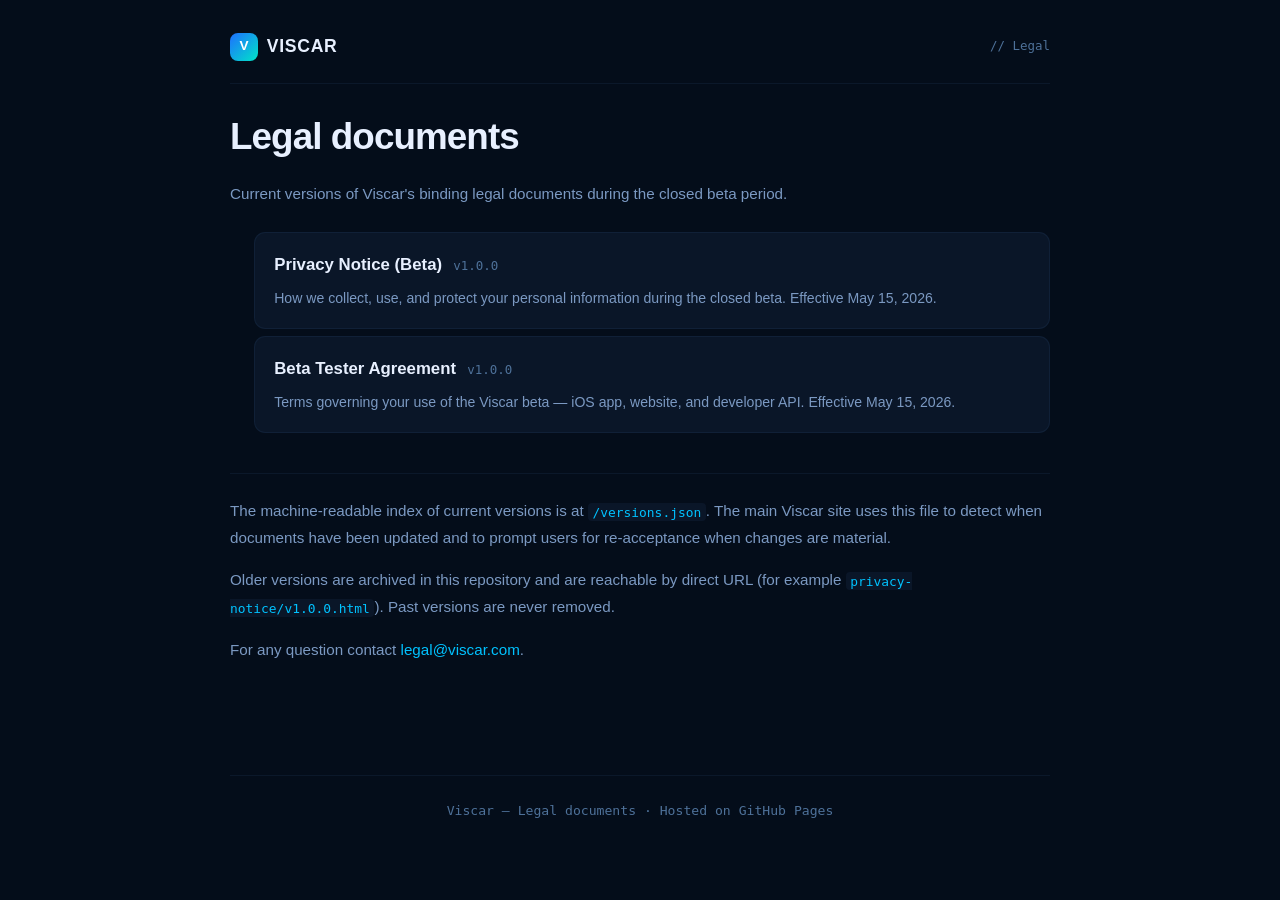
==== index.html @ dd884dbf "Add v1.0.0 of Privacy Notice and Beta Tester Agreement Static HTML pages served via GitHub Pages, wi" ====
<!DOCTYPE html>
<html lang="en">
<head>
<meta charset="UTF-8" />
<meta name="viewport" content="width=device-width, initial-scale=1.0" />
<meta name="robots" content="index,follow" />
<title>Legal documents — Viscar</title>
<meta name="description" content="Current and archived versions of Viscar legal documents — Privacy Notice and Beta Tester Agreement." />
<link rel="icon" type="image/svg+xml" href="data:image/svg+xml,<svg xmlns='http://www.w3.org/2000/svg' viewBox='0 0 32 32'><rect width='32' height='32' rx='8' fill='%231e6fff'/><text x='16' y='23' font-family='system-ui,sans-serif' font-size='20' font-weight='800' fill='white' text-anchor='middle'>V</text></svg>" />
<link rel="stylesheet" href="assets/legal.css" />
<style>
    .doc-list { list-style: none; margin: 1.5rem 0 0; padding: 0; }
    .doc-list li {
        background: var(--bg3);
        border: 1px solid var(--border2);
        border-radius: 0.7rem;
        padding: 1.1rem 1.2rem;
        margin-bottom: 0.8rem;
    }
    .doc-list a {
        display: flex;
        align-items: baseline;
        gap: 0.7rem;
        text-decoration: none;
        color: var(--txt);
        font-weight: 600;
        font-size: 1.05rem;
    }
    .doc-list a:hover { color: var(--cyan); }
    .doc-list-version {
        font-family: var(--mono);
        font-size: 0.78rem;
        color: var(--txt3);
        font-weight: 400;
    }
    .doc-list-desc {
        color: var(--txt2);
        font-size: 0.88rem;
        margin-top: 0.4rem;
    }
    .legal-info {
        margin-top: 2.5rem;
        padding-top: 1.5rem;
        border-top: 1px solid var(--border2);
        color: var(--txt3);
        font-size: 0.85rem;
    }
    .legal-info code { font-size: 0.85em; }
</style>
</head>
<body>

<header class="legal-topbar">
    <a class="legal-topbar-logo" href="index.html">
        <span class="legal-topbar-mark">V</span>
        <span class="legal-topbar-name">VISCAR</span>
    </a>
    <span class="legal-topbar-back">// Legal</span>
</header>

<article class="legal-doc">

    <h1>Legal documents</h1>
    <p>Current versions of Viscar's binding legal documents during the closed beta period.</p>

    <ul class="doc-list">
        <li>
            <a href="privacy-notice/v1.0.0.html">
                Privacy Notice (Beta)
                <span class="doc-list-version">v1.0.0</span>
            </a>
            <div class="doc-list-desc">How we collect, use, and protect your personal information during the closed beta. Effective May 15, 2026.</div>
        </li>
        <li>
            <a href="terms/v1.0.0.html">
                Beta Tester Agreement
                <span class="doc-list-version">v1.0.0</span>
            </a>
            <div class="doc-list-desc">Terms governing your use of the Viscar beta — iOS app, website, and developer API. Effective May 15, 2026.</div>
        </li>
    </ul>

    <div class="legal-info">
        <p>
            The machine-readable index of current versions is at
            <a href="versions.json"><code>/versions.json</code></a>.
            The main Viscar site uses this file to detect when documents have been updated
            and to prompt users for re-acceptance when changes are material.
        </p>
        <p style="margin-top:0.6rem;">
            Older versions are archived in this repository and are reachable by direct URL
            (for example <code>privacy-notice/v1.0.0.html</code>). Past versions are never removed.
        </p>
        <p style="margin-top:0.6rem;">
            For any question contact <a href="mailto:legal@viscar.com">legal@viscar.com</a>.
        </p>
    </div>

</article>

<footer class="legal-footer">
    Viscar — Legal documents · Hosted on GitHub Pages
</footer>

</body>
</html>
---- assets/legal.css ----
/* ══════════════════════════════════════
   Viscar Legal Docs — shared stylesheet
   Self-contained, no external dependencies.
   Served alongside the static HTML pages.
   ══════════════════════════════════════ */

*, *::before, *::after { box-sizing: border-box; margin: 0; padding: 0; }

:root {
    --bg:      #040d1a;
    --bg2:     #071120;
    --bg3:     #0a1628;
    --border:  rgba(100,170,255,0.15);
    --border2: rgba(100,170,255,0.07);
    --txt:     #e8f0ff;
    --txt2:    #7b99c2;
    --txt3:    #4e7199;
    --cyan:    #00c2ff;
    --blue:    #1e6fff;
    --amber:   #c4a35f;
    --font:    -apple-system, BlinkMacSystemFont, "SF Pro Display", "Segoe UI",
               "Roboto", "Helvetica Neue", Arial, sans-serif;
    --mono:    "SF Mono", "JetBrains Mono", Menlo, Consolas, monospace;
}

html { scroll-behavior: smooth; -webkit-text-size-adjust: 100%; }

body {
    background: var(--bg);
    color: var(--txt);
    font-family: var(--font);
    font-size: 16px;
    line-height: 1.65;
    -webkit-font-smoothing: antialiased;
    -moz-osx-font-smoothing: grayscale;
    min-height: 100vh;
    padding: 2rem 1rem 4rem;
}

a { color: var(--cyan); text-decoration: none; }
a:hover { text-decoration: underline; }

/* Top bar — simple, no auth widgets */
.legal-topbar {
    max-width: 820px;
    margin: 0 auto 2rem;
    padding-bottom: 1.4rem;
    border-bottom: 1px solid var(--border2);
    display: flex;
    align-items: center;
    justify-content: space-between;
    gap: 1rem;
    flex-wrap: wrap;
}
.legal-topbar-logo {
    display: inline-flex;
    align-items: center;
    gap: 0.55rem;
    text-decoration: none;
    color: var(--txt);
}
.legal-topbar-logo:hover { text-decoration: none; }
.legal-topbar-mark {
    width: 28px; height: 28px;
    background: linear-gradient(135deg, var(--blue) 0%, #00e5c8 100%);
    border-radius: 8px;
    display: flex; align-items: center; justify-content: center;
    color: #fff; font-weight: 800; font-size: 0.85rem;
}
.legal-topbar-name {
    font-size: 1.1rem;
    font-weight: 700;
    letter-spacing: 0.04em;
}
.legal-topbar-back {
    font-family: var(--mono);
    font-size: 0.78rem;
    color: var(--txt3);
}

/* Article container */
article.legal-doc {
    max-width: 820px;
    margin: 0 auto;
    padding-bottom: 3rem;
}

.legal-doc-meta {
    font-family: var(--mono);
    font-size: 0.78rem;
    color: var(--txt3);
    margin-bottom: 1.5rem;
    padding-bottom: 1rem;
    border-bottom: 1px solid var(--border2);
}
.legal-doc-meta strong { color: var(--txt2); }

article.legal-doc h1 {
    font-size: clamp(1.7rem, 4vw, 2.3rem);
    font-weight: 800;
    line-height: 1.15;
    letter-spacing: -0.025em;
    margin-bottom: 1.4rem;
}
article.legal-doc h2 {
    font-size: 1.25rem;
    font-weight: 700;
    margin: 2.2rem 0 0.8rem;
    color: var(--txt);
    padding-top: 1rem;
    border-top: 1px solid var(--border2);
    letter-spacing: -0.01em;
}
article.legal-doc h2:first-of-type { border-top: none; padding-top: 0; }
article.legal-doc h3 {
    font-size: 1rem;
    font-weight: 600;
    margin: 1.4rem 0 0.5rem;
    color: var(--txt);
}
article.legal-doc p,
article.legal-doc ul,
article.legal-doc ol {
    color: var(--txt2);
    font-size: 0.95rem;
    line-height: 1.75;
    margin-bottom: 1rem;
}
article.legal-doc ul,
article.legal-doc ol { margin-left: 1.5rem; }
article.legal-doc li { margin-bottom: 0.4rem; }
article.legal-doc strong { color: var(--txt); font-weight: 600; }
article.legal-doc em { font-style: italic; color: var(--txt2); }

/* Tables */
article.legal-doc table {
    width: 100%;
    border-collapse: collapse;
    margin: 1rem 0 1.6rem;
    font-size: 0.88rem;
}
article.legal-doc thead tr {
    border-bottom: 1px solid var(--border);
    text-align: left;
}
article.legal-doc th {
    padding: 0.55rem 0.5rem;
    font-weight: 600;
    color: var(--txt);
    font-size: 0.82rem;
    letter-spacing: 0.02em;
}
article.legal-doc td {
    padding: 0.55rem 0.5rem;
    color: var(--txt2);
    border-bottom: 1px solid var(--border2);
    vertical-align: top;
}
article.legal-doc tbody tr:last-child td { border-bottom: none; }
article.legal-doc code {
    font-family: var(--mono);
    font-size: 0.85em;
    background: var(--bg3);
    padding: 0.12em 0.35em;
    border-radius: 4px;
    color: var(--cyan);
}

/* Footer */
.legal-footer {
    max-width: 820px;
    margin: 3rem auto 0;
    padding-top: 1.5rem;
    border-top: 1px solid var(--border2);
    font-size: 0.82rem;
    color: var(--txt3);
    font-family: var(--mono);
    text-align: center;
}
.legal-footer a { color: var(--txt3); }
.legal-footer a:hover { color: var(--txt2); }

/* Mobile */
@media (max-width: 600px) {
    body { padding: 1.2rem 0.9rem 3rem; }
    article.legal-doc h1 { font-size: 1.55rem; }
    article.legal-doc h2 { font-size: 1.1rem; }
    article.legal-doc th, article.legal-doc td { padding: 0.4rem 0.35rem; }
}
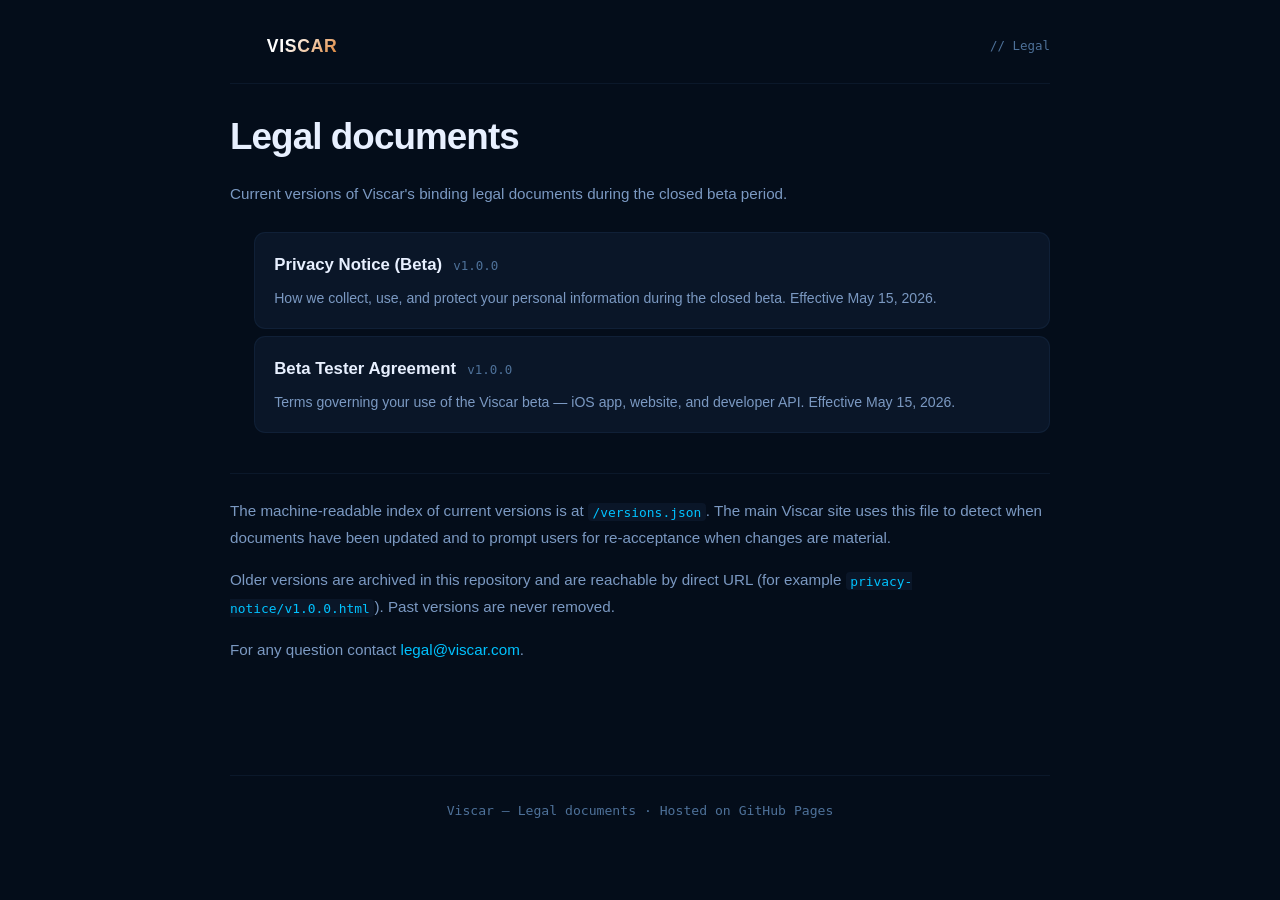
==== commit 62b53006: "Switch to new copper navigation-arrow logo Replaces the previous blue "V" wordmark badge with an SVG" ====
--- a/index.html
+++ b/index.html
@@ -6,7 +6,7 @@
 <meta name="robots" content="index,follow" />
 <title>Legal documents — Viscar</title>
 <meta name="description" content="Current and archived versions of Viscar legal documents — Privacy Notice and Beta Tester Agreement." />
-<link rel="icon" type="image/svg+xml" href="data:image/svg+xml,<svg xmlns='http://www.w3.org/2000/svg' viewBox='0 0 32 32'><rect width='32' height='32' rx='8' fill='%231e6fff'/><text x='16' y='23' font-family='system-ui,sans-serif' font-size='20' font-weight='800' fill='white' text-anchor='middle'>V</text></svg>" />
+<link rel="icon" type="image/svg+xml" href="assets/viscar-logo.svg" />
 <link rel="stylesheet" href="assets/legal.css" />
 <style>
     .doc-list { list-style: none; margin: 1.5rem 0 0; padding: 0; }
@@ -52,7 +52,7 @@
 
 <header class="legal-topbar">
     <a class="legal-topbar-logo" href="index.html">
-        <span class="legal-topbar-mark">V</span>
+        <span class="legal-topbar-mark"></span>
         <span class="legal-topbar-name">VISCAR</span>
     </a>
     <span class="legal-topbar-back">// Legal</span>
--- a/assets/legal.css
+++ b/assets/legal.css
@@ -62,15 +62,18 @@
 .legal-topbar-logo:hover { text-decoration: none; }
 .legal-topbar-mark {
     width: 28px; height: 28px;
-    background: linear-gradient(135deg, var(--blue) 0%, #00e5c8 100%);
+    background: url('viscar-logo.svg') center/cover no-repeat;
     border-radius: 8px;
-    display: flex; align-items: center; justify-content: center;
-    color: #fff; font-weight: 800; font-size: 0.85rem;
+    flex-shrink: 0;
 }
 .legal-topbar-name {
     font-size: 1.1rem;
     font-weight: 700;
     letter-spacing: 0.04em;
+    background: linear-gradient(135deg, #fff 30%, #d97520 100%);
+    -webkit-background-clip: text;
+    -webkit-text-fill-color: transparent;
+    background-clip: text;
 }
 .legal-topbar-back {
     font-family: var(--mono);
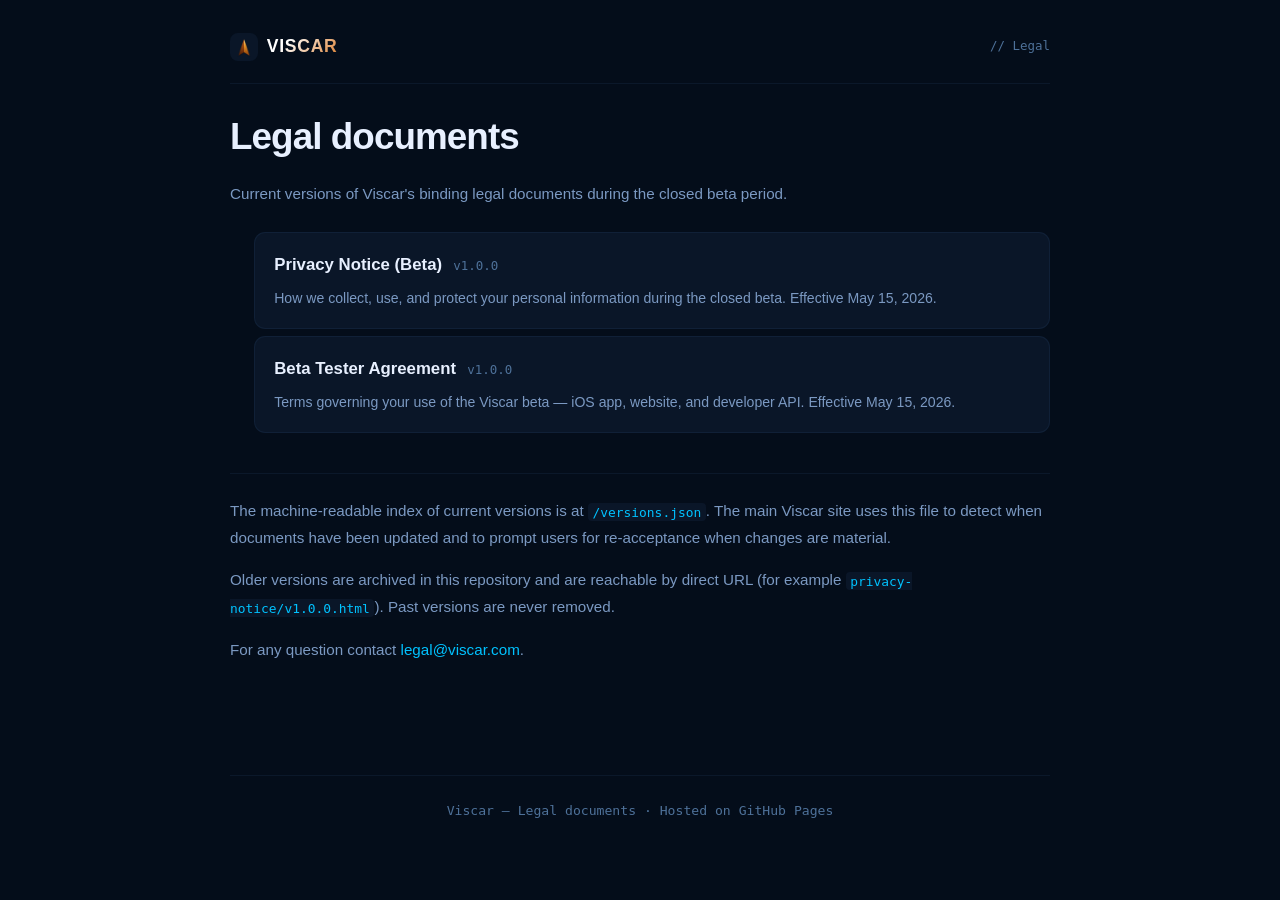
==== commit ffcda898: "Use the actual PNG icon file instead of synthesised SVG Drop the auto-generated viscar-logo.svg and " ====
--- a/index.html
+++ b/index.html
@@ -6,7 +6,7 @@
 <meta name="robots" content="index,follow" />
 <title>Legal documents — Viscar</title>
 <meta name="description" content="Current and archived versions of Viscar legal documents — Privacy Notice and Beta Tester Agreement." />
-<link rel="icon" type="image/svg+xml" href="assets/viscar-logo.svg" />
+<link rel="icon" type="image/png" href="assets/viscar-logo.png" />
 <link rel="stylesheet" href="assets/legal.css" />
 <style>
     .doc-list { list-style: none; margin: 1.5rem 0 0; padding: 0; }
--- a/assets/legal.css
+++ b/assets/legal.css
@@ -62,7 +62,7 @@
 .legal-topbar-logo:hover { text-decoration: none; }
 .legal-topbar-mark {
     width: 28px; height: 28px;
-    background: url('viscar-logo.svg') center/cover no-repeat;
+    background: url('viscar-logo.png') center/cover no-repeat;
     border-radius: 8px;
     flex-shrink: 0;
 }
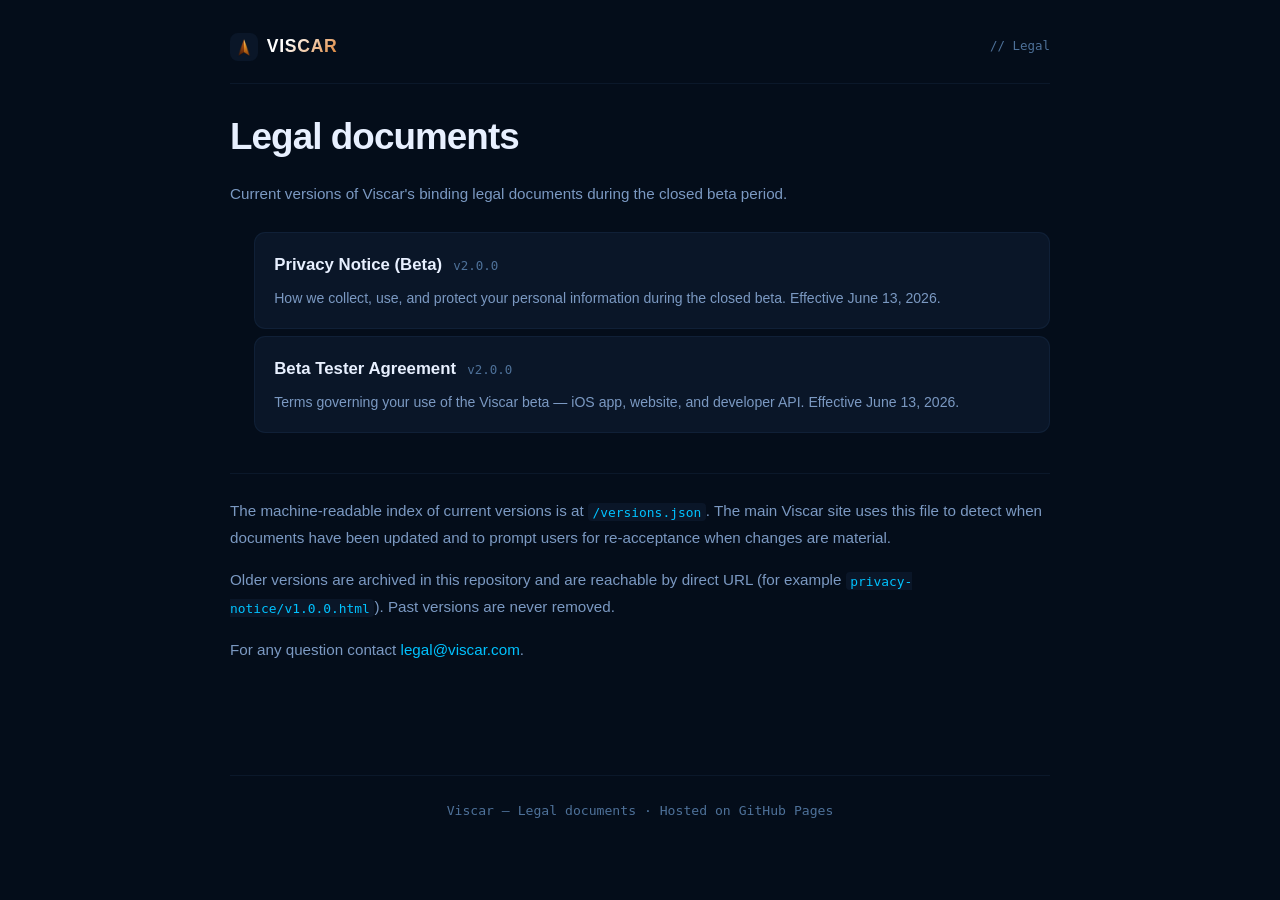
==== commit df9ea5c2: "v2.0.0 of agreements" ====
--- a/index.html
+++ b/index.html
@@ -65,18 +65,18 @@
 
     <ul class="doc-list">
         <li>
-            <a href="privacy-notice/v1.0.0.html">
+            <a href="privacy-notice/v2.0.0.html">
                 Privacy Notice (Beta)
-                <span class="doc-list-version">v1.0.0</span>
+                <span class="doc-list-version">v2.0.0</span>
             </a>
-            <div class="doc-list-desc">How we collect, use, and protect your personal information during the closed beta. Effective May 15, 2026.</div>
+            <div class="doc-list-desc">How we collect, use, and protect your personal information during the closed beta. Effective June 13, 2026.</div>
         </li>
         <li>
-            <a href="terms/v1.0.0.html">
+            <a href="terms/v2.0.0.html">
                 Beta Tester Agreement
-                <span class="doc-list-version">v1.0.0</span>
+                <span class="doc-list-version">v2.0.0</span>
             </a>
-            <div class="doc-list-desc">Terms governing your use of the Viscar beta — iOS app, website, and developer API. Effective May 15, 2026.</div>
+            <div class="doc-list-desc">Terms governing your use of the Viscar beta — iOS app, website, and developer API. Effective June 13, 2026.</div>
         </li>
     </ul>
 
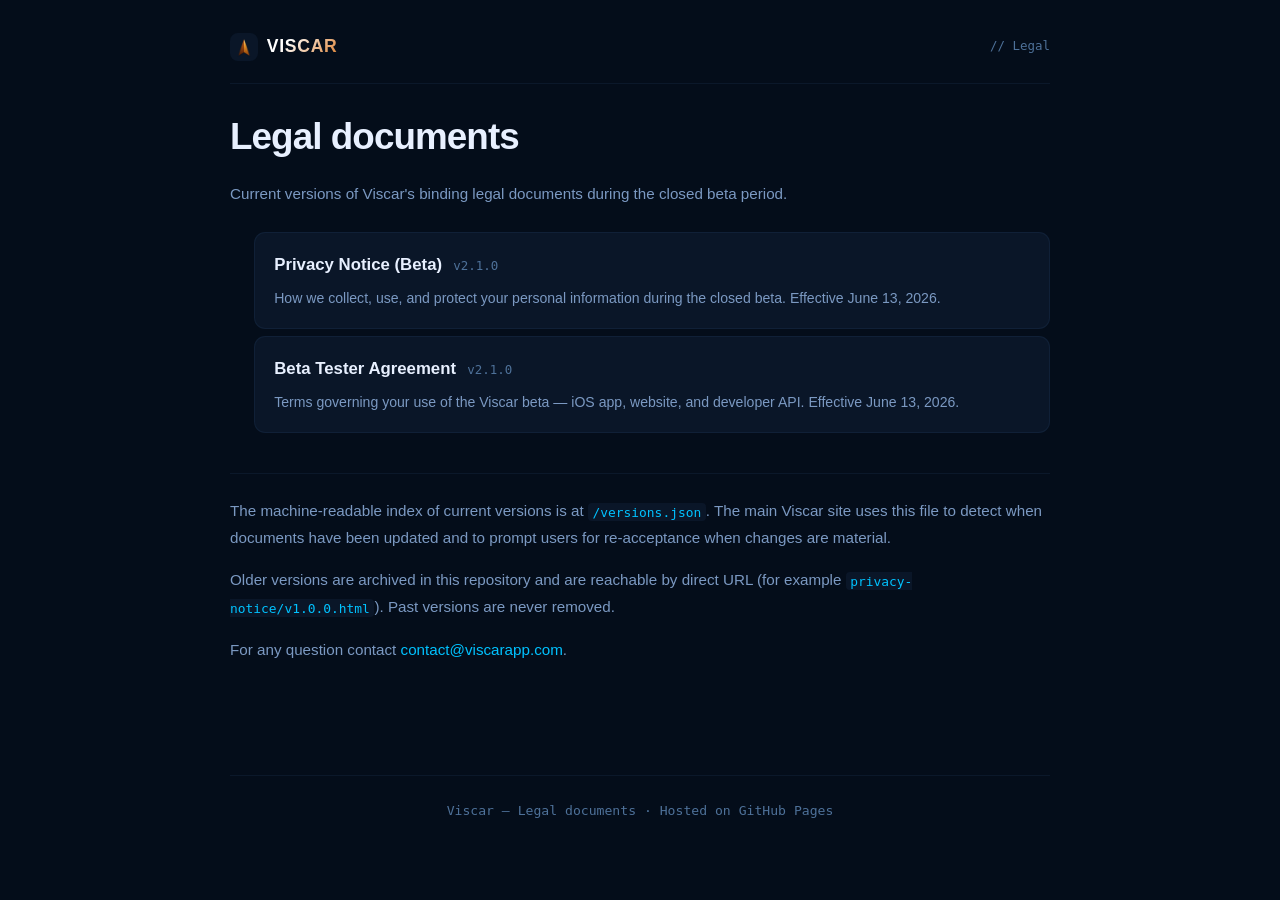
==== commit 350cbaae: "2.1.0 versions and website updates" ====
--- a/index.html
+++ b/index.html
@@ -65,16 +65,16 @@
 
     <ul class="doc-list">
         <li>
-            <a href="privacy-notice/v2.0.0.html">
+            <a href="privacy-notice/v2.1.0.html">
                 Privacy Notice (Beta)
-                <span class="doc-list-version">v2.0.0</span>
+                <span class="doc-list-version">v2.1.0</span>
             </a>
             <div class="doc-list-desc">How we collect, use, and protect your personal information during the closed beta. Effective June 13, 2026.</div>
         </li>
         <li>
-            <a href="terms/v2.0.0.html">
+            <a href="terms/v2.1.0.html">
                 Beta Tester Agreement
-                <span class="doc-list-version">v2.0.0</span>
+                <span class="doc-list-version">v2.1.0</span>
             </a>
             <div class="doc-list-desc">Terms governing your use of the Viscar beta — iOS app, website, and developer API. Effective June 13, 2026.</div>
         </li>
@@ -92,7 +92,7 @@
             (for example <code>privacy-notice/v1.0.0.html</code>). Past versions are never removed.
         </p>
         <p style="margin-top:0.6rem;">
-            For any question contact <a href="mailto:legal@viscar.com">legal@viscar.com</a>.
+            For any question contact <a href="mailto:contact@viscarapp.com">contact@viscarapp.com</a>.
         </p>
     </div>
 
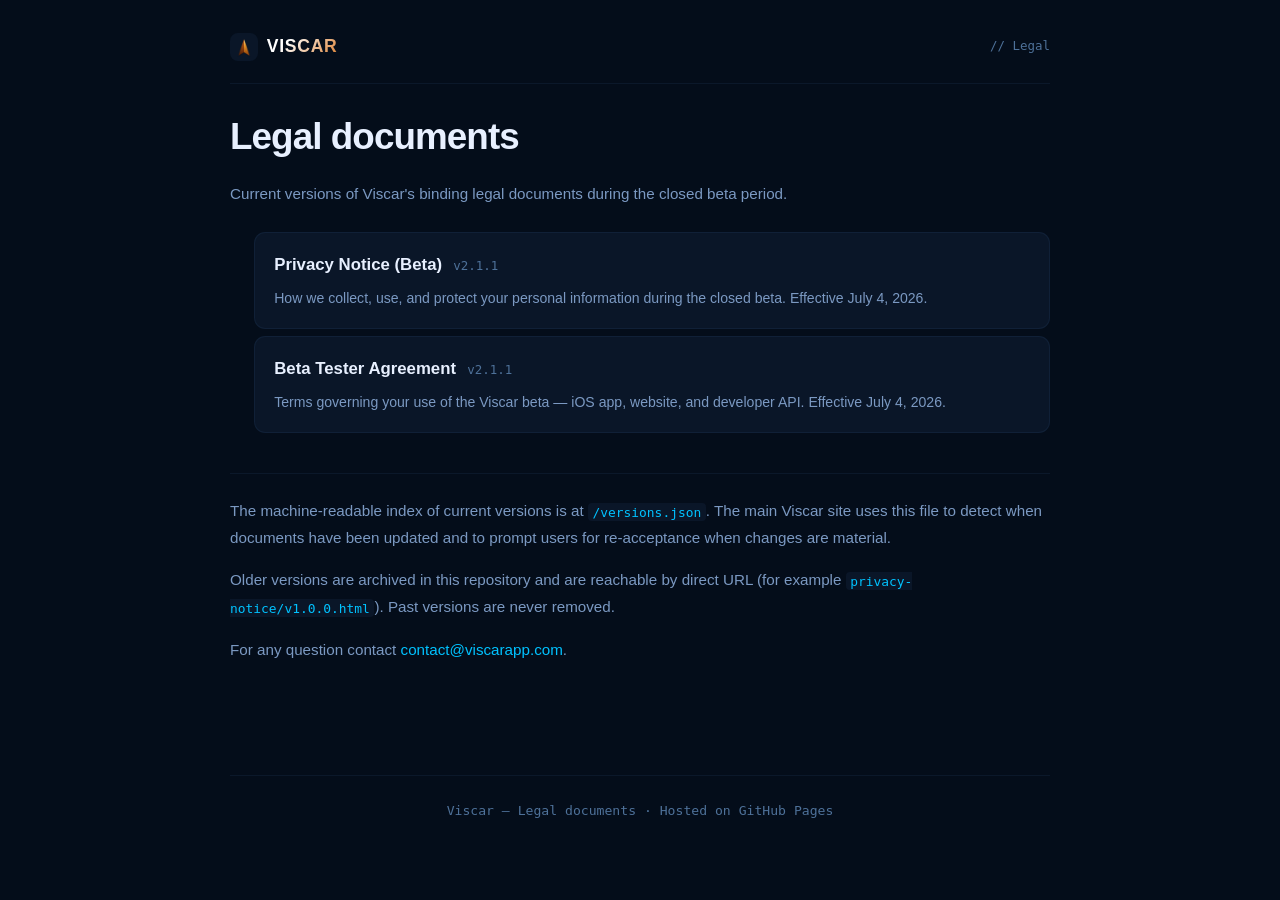
==== commit 2c2765d8: "Version 2.1.1 with 30-days data saving after deletion (GDPR requirements)" ====
--- a/index.html
+++ b/index.html
@@ -65,18 +65,18 @@
 
     <ul class="doc-list">
         <li>
-            <a href="privacy-notice/v2.1.0.html">
+            <a href="privacy-notice/v2.1.1.html">
                 Privacy Notice (Beta)
-                <span class="doc-list-version">v2.1.0</span>
+                <span class="doc-list-version">v2.1.1</span>
             </a>
-            <div class="doc-list-desc">How we collect, use, and protect your personal information during the closed beta. Effective June 13, 2026.</div>
+            <div class="doc-list-desc">How we collect, use, and protect your personal information during the closed beta. Effective July 4, 2026.</div>
         </li>
         <li>
-            <a href="terms/v2.1.0.html">
+            <a href="terms/v2.1.1.html">
                 Beta Tester Agreement
-                <span class="doc-list-version">v2.1.0</span>
+                <span class="doc-list-version">v2.1.1</span>
             </a>
-            <div class="doc-list-desc">Terms governing your use of the Viscar beta — iOS app, website, and developer API. Effective June 13, 2026.</div>
+            <div class="doc-list-desc">Terms governing your use of the Viscar beta — iOS app, website, and developer API. Effective July 4, 2026.</div>
         </li>
     </ul>
 
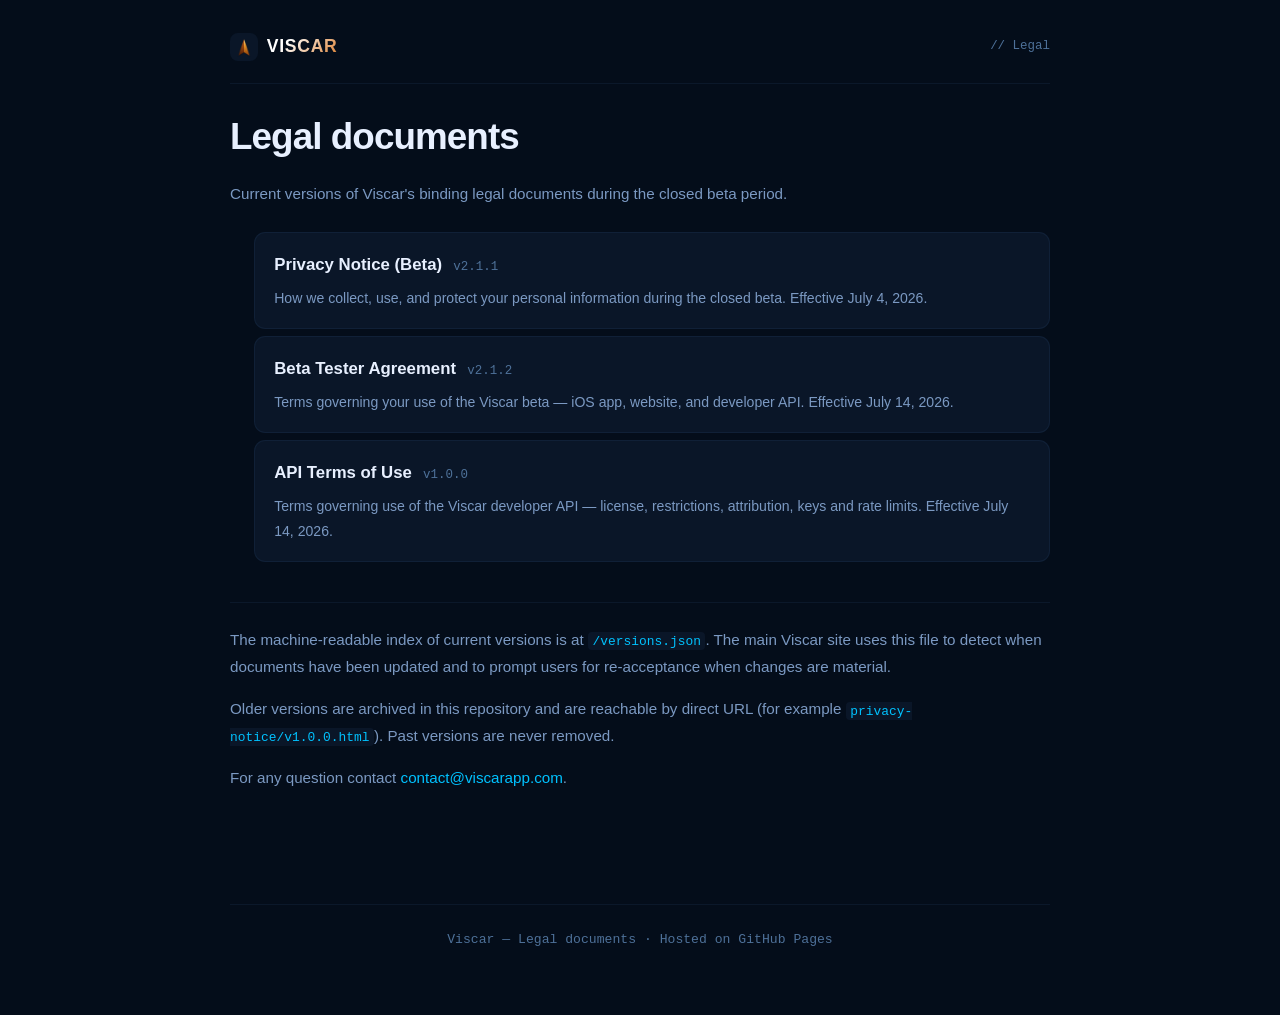
==== commit aebccfca: "Added ToU page" ====
--- a/index.html
+++ b/index.html
@@ -5,7 +5,7 @@
 <meta name="viewport" content="width=device-width, initial-scale=1.0" />
 <meta name="robots" content="index,follow" />
 <title>Legal documents — Viscar</title>
-<meta name="description" content="Current and archived versions of Viscar legal documents — Privacy Notice and Beta Tester Agreement." />
+<meta name="description" content="Current and archived versions of Viscar legal documents — Privacy Notice, Beta Tester Agreement, and API Terms of Use." />
 <link rel="icon" type="image/png" href="assets/viscar-logo.png" />
 <link rel="stylesheet" href="assets/legal.css" />
 <style>
@@ -72,11 +72,18 @@
             <div class="doc-list-desc">How we collect, use, and protect your personal information during the closed beta. Effective July 4, 2026.</div>
         </li>
         <li>
-            <a href="terms/v2.1.1.html">
+            <a href="terms/v2.1.2.html">
                 Beta Tester Agreement
-                <span class="doc-list-version">v2.1.1</span>
+                <span class="doc-list-version">v2.1.2</span>
             </a>
-            <div class="doc-list-desc">Terms governing your use of the Viscar beta — iOS app, website, and developer API. Effective July 4, 2026.</div>
+            <div class="doc-list-desc">Terms governing your use of the Viscar beta — iOS app, website, and developer API. Effective July 14, 2026.</div>
+        </li>
+        <li>
+            <a href="api-terms/v1.0.0.html">
+                API Terms of Use
+                <span class="doc-list-version">v1.0.0</span>
+            </a>
+            <div class="doc-list-desc">Terms governing use of the Viscar developer API — license, restrictions, attribution, keys and rate limits. Effective July 14, 2026.</div>
         </li>
     </ul>
 
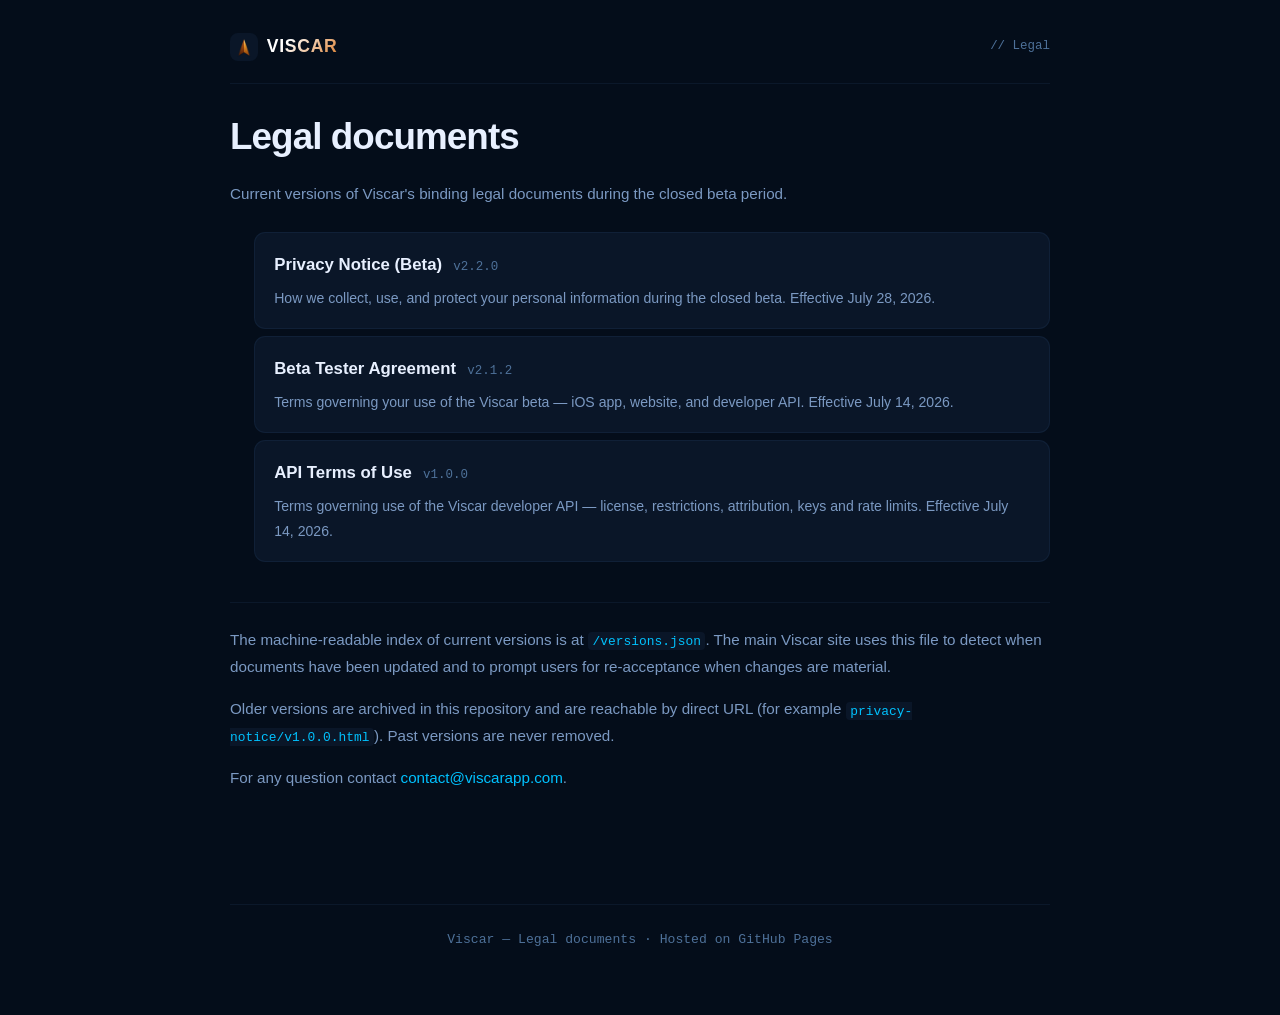
==== commit 1dd7d308: "Fixed open-meteo to open weather" ====
--- a/index.html
+++ b/index.html
@@ -65,11 +65,11 @@
 
     <ul class="doc-list">
         <li>
-            <a href="privacy-notice/v2.1.1.html">
+            <a href="privacy-notice/v2.2.0.html">
                 Privacy Notice (Beta)
-                <span class="doc-list-version">v2.1.1</span>
+                <span class="doc-list-version">v2.2.0</span>
             </a>
-            <div class="doc-list-desc">How we collect, use, and protect your personal information during the closed beta. Effective July 4, 2026.</div>
+            <div class="doc-list-desc">How we collect, use, and protect your personal information during the closed beta. Effective July 28, 2026.</div>
         </li>
         <li>
             <a href="terms/v2.1.2.html">
